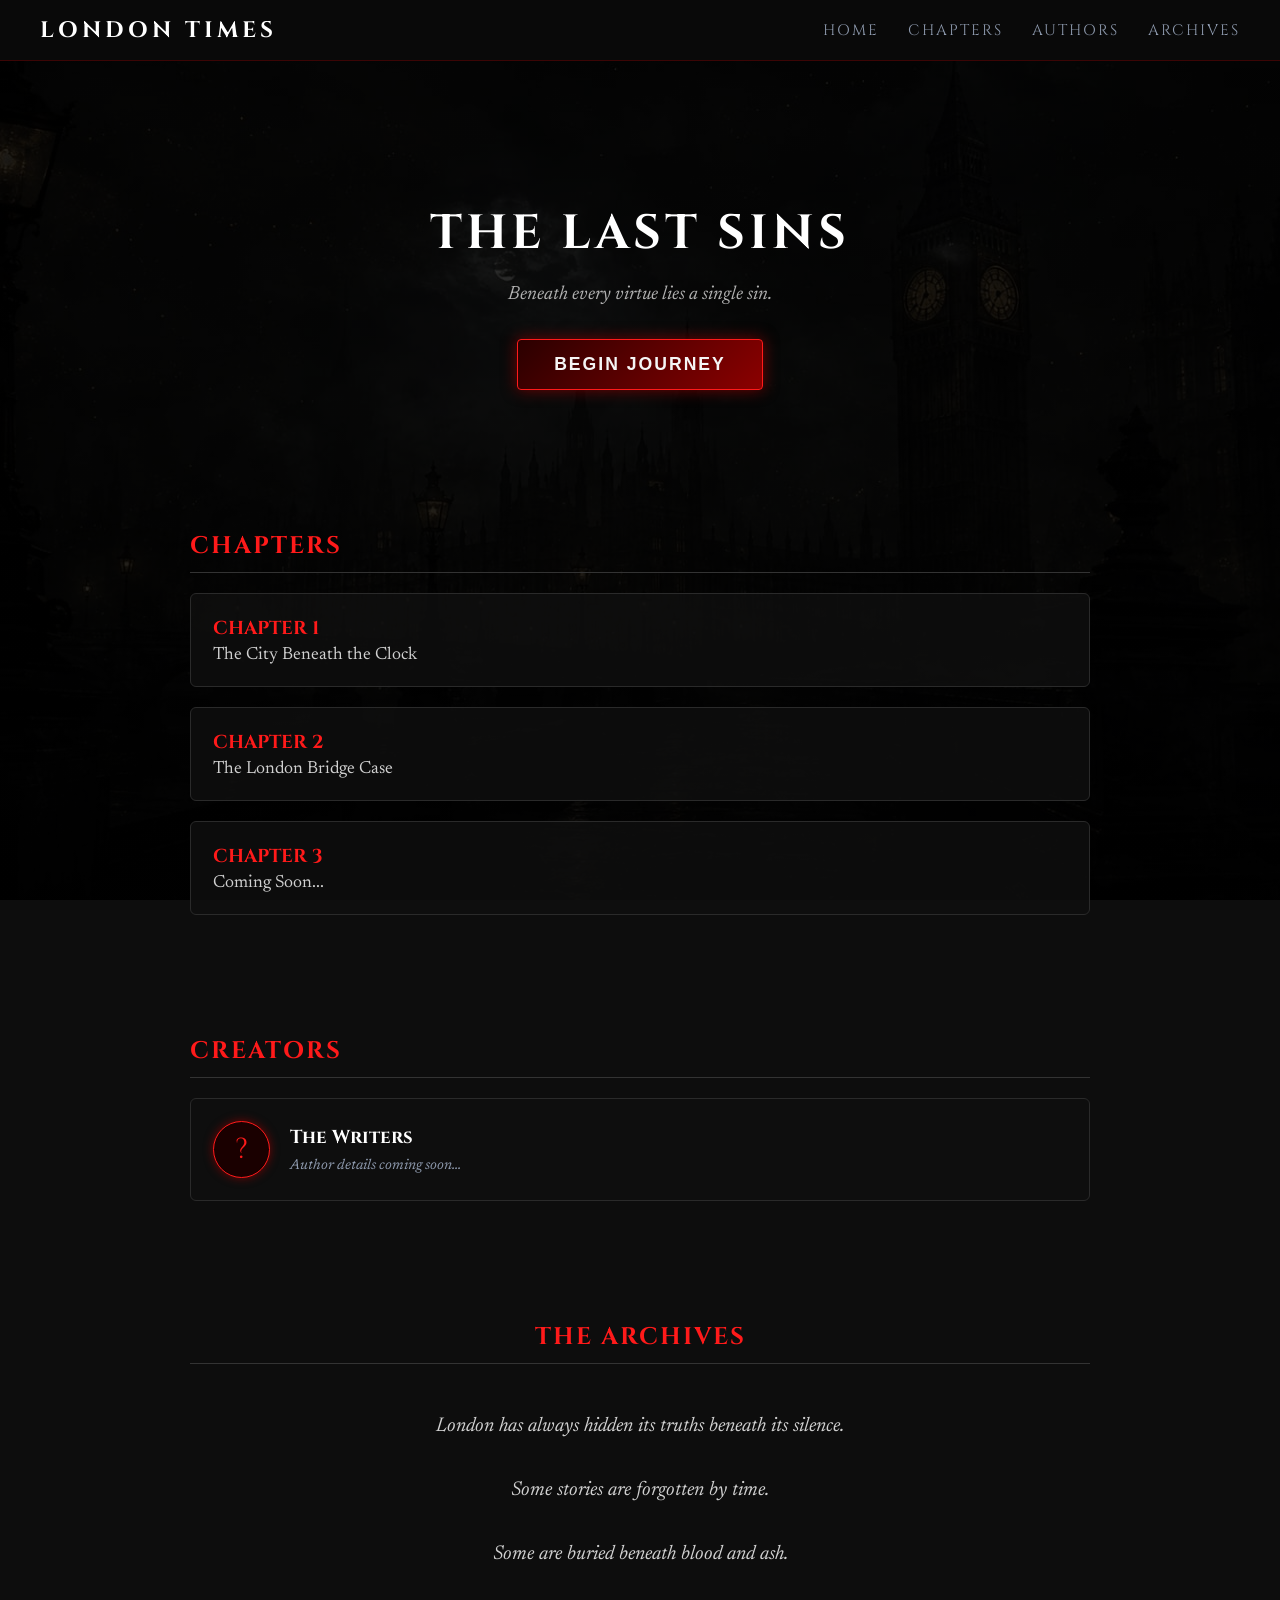
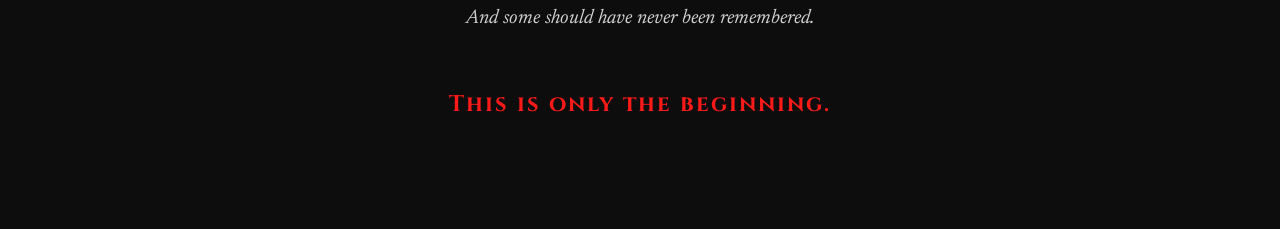
==== index.html @ f973426c "first work" ====
<!DOCTYPE html>
<html lang="en">
<head>
  <meta charset="UTF-8">
  <meta name="viewport" content="width=device-width, initial-scale=1.0">
  <title>London Times - The Last Sins</title>
  
  <!-- Google Fonts -->
  <link rel="preconnect" href="https://fonts.googleapis.com">
  <link rel="preconnect" href="https://fonts.gstatic.com" crossorigin>
  <link href="https://fonts.googleapis.com/css2?family=Cinzel:wght@600;700;900&family=Newsreader:ital,opsz,wght@0,6..72,400;0,6..72,600;1,6..72,400&display=swap" rel="stylesheet">
  
  <!-- External CSS -->
  <link rel="stylesheet" href="style.css">

  <!-- Direct Background Overlay -->
  <style>
    body {
      background-image: linear-gradient(rgba(0, 0, 0, 0.8), rgba(0, 0, 0, 0.9)), url('49489.jpeg') !important;
      background-size: cover;
      background-position: center;
      background-repeat: no-repeat;
      background-attachment: fixed;
      background-color: #0d0d0d;
    }
    
    .reader-view {
      display: none;
      padding: 40px 20px;
      max-width: 800px;
      margin: 0 auto;
    }
  </style>
</head>
<body>

  <!-- Navigation Bar -->
  <header class="navbar">
    <div class="brand">LONDON TIMES</div>
    <nav class="nav-links">
      <a href="#home" onclick="showMainPage('home')">Home</a>
      <a href="#chapters" onclick="showMainPage('chapters')">Chapters</a>
      <a href="#creators" onclick="showMainPage('creators')">Authors</a>
      <a href="#archives" onclick="showMainPage('archives')">Archives</a>
    </nav>
  </header>

  <!-- Main Website Sections -->
  <div id="main-content">
    <main style="max-width: 900px; margin: 0 auto; padding: 40px 20px;">

      <!-- Home Section -->
      <section id="home" style="text-align: center; padding: 60px 0 80px 0;">
        <h1 style="font-family: 'Cinzel', serif; font-size: 3rem; letter-spacing: 4px; color: #ffffff; margin-bottom: 15px;">
          THE LAST SINS
        </h1>
        <p style="color: #b0b0b0; font-style: italic; font-size: 1.2rem; margin-bottom: 35px;">
          Beneath every virtue lies a single sin.
        </p>
        <button class="begin-btn" onclick="openChapter(1)">Begin Journey</button>
      </section>

      <!-- Chapters Overview Section -->
      <section id="chapters" style="padding-top: 40px; margin-bottom: 60px;">
        <h2 class="section-title">CHAPTERS</h2>

        <div class="chapter-card" onclick="openChapter(1)" style="cursor: pointer;">
          <h3 style="margin: 0 0 5px 0; font-family: 'Cinzel', serif; color: var(--bright-blood, #ff1a1a);">CHAPTER 1</h3>
          <p style="margin: 0; color: #d0d0d0; font-size: 1.1rem;">The City Beneath the Clock</p>
        </div>

        <div class="chapter-card" onclick="openChapter(2)" style="cursor: pointer;">
          <h3 style="margin: 0 0 5px 0; font-family: 'Cinzel', serif; color: var(--bright-blood, #ff1a1a);">CHAPTER 2</h3>
          <p style="margin: 0; color: #d0d0d0; font-size: 1.1rem;">The London Bridge Case</p>
        </div>

        <div class="chapter-card" onclick="openChapter(3)" style="cursor: pointer;">
          <h3 style="margin: 0 0 5px 0; font-family: 'Cinzel', serif; color: var(--bright-blood, #ff1a1a);">CHAPTER 3</h3>
          <p style="margin: 0; color: #d0d0d0; font-size: 1.1rem;">Coming Soon...</p>
        </div>
      </section>

      <!-- Creators / Authors Section -->
      <section id="creators" style="padding-top: 40px; margin-bottom: 60px;">
        <h2 class="section-title">CREATORS</h2>

        <div class="author-card" style="display: flex; align-items: center; gap: 20px;">
          <div class="author-avatar">?</div>
          <div>
            <h3 style="margin: 0 0 8px 0; font-family: 'Cinzel', serif; color: #ffffff;">The Writers</h3>
            <p class="coming-soon-text" style="margin: 0;">Author details coming soon...</p>
          </div>
        </div>
      </section>

      <!-- Archives Section -->
      <section id="archives" style="padding-top: 40px; margin-bottom: 60px; text-align: center;">
        <h2 class="section-title" style="margin-bottom: 40px;">THE ARCHIVES</h2>

        <div style="font-family: 'Newsreader', serif; font-size: 1.25rem; line-height: 2.2; color: #d0d0d0; font-style: italic;">
          <p style="margin-bottom: 20px;">London has always hidden its truths beneath its silence.</p>
          <p style="margin-bottom: 20px;">Some stories are forgotten by time.</p>
          <p style="margin-bottom: 20px;">Some are buried beneath blood and ash.</p>
          <p style="margin-bottom: 40px;">And some should have never been remembered.</p>
          <p style="font-family: 'Cinzel', serif; font-weight: 700; color: var(--bright-blood, #ff1a1a); font-style: normal; font-size: 1.4rem; letter-spacing: 2px;">
            This is only the beginning.
          </p>
        </div>
      </section>

    </main>
  </div>

  <!-- Dedicated Reader Views for Chapters -->
  
  <!-- CHAPTER 1 READER -->
  <div id="chapter-1-view" class="reader-view">
    <div class="chapter-card" style="padding: 35px; border-left: 4px solid var(--bright-blood, #ff1a1a);">
      <h2 style="font-family: 'Cinzel', serif; color: var(--bright-blood, #ff1a1a); font-size: 2rem; margin-top: 0;">
        Chapter One: The City Beneath the Clock
      </h2>
      <p style="color: #8e9aae; font-style: italic; margin-bottom: 30px;">Published in London Times</p>
      
      <div style="line-height: 1.9; color: #d0d0d0; font-size: 1.15rem; margin-bottom: 40px;">
        <p>The bells rang seven times.</p>
        <p>Their deep, solemn echoes drifted across London, rolling over rooftops and slipping through the thick morning fog that swallowed the city whole.</p>
        <p>To strangers, London was magnificent.</p>
        <p>Grand buildings stood proudly beneath the gray sky. Carriages rattled across cobblestone streets. Merchants prepared their stalls while smoke curled from countless chimneys.</p>
        <p>From a distance, it looked like the greatest city in the world.</p>
        <p>But distance was a liar.</p>
        <p>Beneath the beauty hid corruption. Beneath the wealth hid greed. Beneath every smiling face hid a secret waiting for the right moment to emerge.</p>
        <p>London was a city that wore masks.</p>
        <p>And no one understood that better than the people who lived at its bottom.</p>
        <p>Far from the noble districts and luxurious estates stood a forgotten corner of the city—a place ignored by politicians and abandoned by opportunity.</p>
        <p>The orphan quarter.</p>
        <p>Its buildings were old. Its streets were narrow. Rainwater collected in broken stone pathways, and poverty clung to every wall like a permanent stain.</p>
        <p>Among those streets walked a young man with a worn brown coat and a pocket watch hanging from his vest.</p>
        <p>His name was Ronan.</p>
        <p>And at that particular moment, he was chasing a cat.</p>
        <p>"Stop! Come back here!"</p>
        <p>The orange cat darted through an alleyway.</p>
        <p>A basket of apples overturned as it passed.</p>
        <p>A merchant immediately shouted in protest.</p>
        <p>"My apples!"</p>
        <p>"Sorry!" Ronan called back. "I'll pay for them later!"</p>
        <p>The cat leaped over a wooden fence.</p>
        <p>Ronan followed.</p>
        <p>After several exhausting minutes, he finally cornered the animal beside a stack of crates.</p>
        <p>The cat hissed.</p>
        <p>Ronan sighed.</p>
        <p>"You're causing more trouble than half the people in this city."</p>
        <p>He carefully picked it up.</p>
        <p>Moments later, a small girl came running down the street.</p>
        <p>"Mr Ronan!"</p>
        <p>The relief on her face was immediate.</p>
        <p>Ronan handed over the cat.</p>
        <p>The little girl hugged it tightly.</p>
        <p>"Thank you!"</p>
        <p>"You should watch him more carefully."</p>
        <p>"I will."</p>
        <p>"You said that last time."</p>
        <p>The girl laughed.</p>
        <p>"So you'll help me again if he runs away?"</p>
        <p>Ronan smiled.</p>
        <p>"Probably."</p>
        <p>The girl grinned before running home.</p>
        <p>Ronan watched her disappear into the crowd.</p>
        <p>A small smile remained on his face.</p>
        <p>That was the kind of work he usually received.</p>
        <p>Lost pets.</p>
        <p>Missing belongings.</p>
        <p>Neighborhood disputes.</p>
        <p>Nothing exciting.</p>
        <p>Nothing dangerous.</p>
        <p>Certainly nothing worthy of the title detective.</p>
        <p>The government didn't consider him one.</p>
        <p>Most officials barely knew he existed.</p>
        <p>But Ronan didn't mind.</p>
        <p>Helping people was enough.</p>
        <p>At least, it used to be.</p>
        <p>The city grew busier as the day passed.</p>
        <p>Workers hurried through the streets.</p>
        <p>Merchants argued with customers.</p>
        <p>Children laughed while chasing each other between market stalls.</p>
        <p>For a brief moment, everything felt normal.</p>
        <p>Then a carriage appeared.</p>
        <p>Unlike the others, this one immediately commanded attention.</p>
        <p>Its black exterior gleamed despite the cloudy sky.</p>
        <p>A silver crest decorated its side.</p>
        <p>The reaction was instant.</p>
        <p>People stepped aside.</p>
        <p>Conversations stopped.</p>
        <p>Heads lowered.</p>
        <p>Ronan watched silently as the carriage rolled past.</p>
        <p>Even from a distance, he recognized the emblem.</p>
        <p>Ashford.</p>
        <p>One of the most influential noble families in London.</p>
        <p>Their wealth stretched across the kingdom.</p>
        <p>Their influence reached places ordinary citizens could never imagine.</p>
        <p>People respected them.</p>
        <p>People feared them.</p>
        <p>And people never questioned them.</p>
        <p>The carriage disappeared into the fog.</p>
        <p>Life resumed.</p>
        <p>Ronan reached into his coat and removed the old pocket watch he carried everywhere.</p>
        <p>The silver casing was scratched.</p>
        <p>Its chain had lost its shine years ago.</p>
        <p>Yet the watch continued to tick faithfully.</p>
        <p>Tick. Tick. Tick.</p>
        <p>For reasons he couldn't explain, the sound always comforted him.</p>
        <p>As if it reminded him that no matter how difficult life became, time continued moving forward.</p>
        <p>The sky darkened.</p>
        <p>Rain began to fall.</p>
        <p>Street lamps flickered awake one by one.</p>
        <p>The city prepared for another ordinary evening.</p>
        <p>Then the screaming started.</p>
        <p>At first, nobody understood what was happening.</p>
        <p>A woman rushed through the street.</p>
        <p>Several guards followed behind her.</p>
        <p>Their faces were pale.</p>
        <p>Their movements frantic.</p>
        <p>People immediately gathered.</p>
        <p>"What happened?"</p>
        <p>"Is there a fire?"</p>
        <p>"No."</p>
        <p>The woman looked as though she had seen a ghost.</p>
        <p>Her voice trembled.</p>
        <p>"A body."</p>
        <p>The crowd fell silent.</p>
        <p>"A body was found near London Bridge."</p>
        <p>A chill ran through Ronan.</p>
        <p>Something about the woman's expression felt wrong.</p>
        <p>This wasn't ordinary fear.</p>
        <p>It was horror.</p>
        <p>Within minutes, rumors spread across the city.</p>
        <p>People abandoned their work.</p>
        <p>Shopkeepers left their stores.</p>
        <p>Citizens flooded toward London Bridge.</p>
        <p>Ronan followed.</p>
        <p>The rain intensified.</p>
        <p>The closer he got, the heavier the atmosphere became.</p>
        <p>More guards appeared.</p>
        <p>More barriers.</p>
        <p>More frightened faces.</p>
        <p>By the time he reached the bridge, dozens of officers had already secured the area.</p>
        <p>Nobody was speaking.</p>
        <p>Nobody dared.</p>
        <p>Ronan slowly moved through the crowd.</p>
        <p>Then he saw it.</p>
        <p>The body.</p>
        <p>For a moment, he couldn't breathe.</p>
        <p>The victim lay motionless on the wet stone.</p>
        <p>The brutality was unlike anything he had ever witnessed.</p>
        <p>Even experienced guards looked disturbed.</p>
        <p>One officer turned away and vomited.</p>
        <p>Another stared in stunned silence.</p>
        <p>Ronan felt his stomach tighten.</p>
        <p>Whoever had done this hadn't simply wanted to kill.</p>
        <p>They had wanted to send a message.</p>
        <p>Then he noticed something beside the corpse.</p>
        <p>A single playing card.</p>
        <p>Rainwater flowed across its surface.</p>
        <p>Yet the image remained perfectly visible.</p>
        <p>A Fool.</p>
        <p>The card rested silently beside the dead man.</p>
        <p>As if it had been placed there intentionally.</p>
        <p>As if it were a signature.</p>
        <p>Thunder echoed above the city.</p>
        <p>Far away, the great clock tower rang once more.</p>
        <p>And standing among the crowd, staring at that strange card, Ronan felt a feeling he had never experienced before.</p>
        <p>A feeling that something terrible had just entered London.</p>
        <p>And that his life would never be the same again.</p>
        <p style="text-align: center; color: var(--bright-blood, #ff1a1a); font-family: 'Cinzel', serif; margin-top: 30px;">End of Chapter One 🕰️🎭📖</p>
      </div>

      <!-- Navigation Actions -->
      <div style="display: flex; justify-content: space-between; align-items: center; border-top: 1px solid #333; padding-top: 20px;">
        <button onclick="showMainPage('home')" class="begin-btn" style="padding: 8px 18px; font-size: 0.9rem;">
          &larr; Back to Home
        </button>
        <button onclick="openChapter(2)" class="begin-btn" style="padding: 8px 18px; font-size: 0.9rem;">
          Next Chapter: Chapter 2 &rarr;
        </button>
      </div>
    </div>
  </div>

  <!-- CHAPTER 2 READER -->
  <div id="chapter-2-view" class="reader-view">
    <div class="chapter-card" style="padding: 35px; border-left: 4px solid var(--bright-blood, #ff1a1a);">
      <h2 style="font-family: 'Cinzel', serif; color: var(--bright-blood, #ff1a1a); font-size: 2rem; margin-top: 0;">
        Chapter 2: The London Bridge Case
      </h2>
      <p style="color: #8e9aae; font-style: italic; margin-bottom: 30px;">Published in London Times</p>
      
      <div style="line-height: 1.9; color: #d0d0d0; font-size: 1.15rem; margin-bottom: 40px;">
        <h3 style="color: var(--bright-blood, #ff1a1a); font-family: 'Cinzel', serif;">Part 1</h3>
        <p><strong>18 July</strong></p>
        <p>By the time the first rays of sunlight touched the rooftops of London, the murder had become the only thing the city could talk about.</p>
        <p>The streets were louder than usual. Not because of business. Not because of celebration. But because of fear.</p>
        <p>Merchants discussed the incident while opening their shops. Workers argued about it before leaving for the factories. Coachmen exchanged rumors while waiting for passengers.</p>
        <p>Even children whispered about the mysterious body found on London Bridge the previous night.</p>
        <p>The newspapers had sold out before breakfast. Every headline carried the same story.</p>
        <p><em>A Powerful Minister Found Dead on London Bridge.</em></p>
        <p>Nobody knew the truth. Only rumors.</p>
        <p>"I heard he was murdered before midnight."</p>
        <p>"No... someone said it happened at dawn."</p>
        <p>"They say the Royal Palace has already sealed the bridge."</p>
        <p>"My cousin works near Westminster. He says the ministers haven't slept all night."</p>
        <p>"And the killer... They say he left something beside the body. A playing card. The Fool."</p>
        <p>Every conversation ended with silence. For the first time in years... London felt uneasy.</p>
        <hr style="border: 0; border-top: 1px solid #333; margin: 30px 0;">
        
        <p>Far from Westminster... In one of London's poorest neighborhoods... A small wooden door slowly opened.</p>
        <p>Ronan stepped outside. His home was barely enough for one person. A worn-out table. A single chair. A bookshelf overflowing with old case files. Nothing luxurious. Nothing unnecessary.</p>
        <p>He quietly reached into his coat pocket. Three copper coins. He stared at them for a second before closing his hand. That was all he had. Breakfast... Or nothing.</p>
        <p>The smell of freshly baked bread drifted through the morning air. Without saying a word, Ronan began walking toward the neighborhood bakery.</p>
        <hr style="border: 0; border-top: 1px solid #333; margin: 30px 0;">
        
        <p>The bakery was already crowded. Fresh loaves filled the shelves. Golden crusts. Soft white bread. Warm rolls fresh from the oven.</p>
        <p>Ronan looked at them only briefly. Then his eyes moved toward a small basket beneath the counter. Yesterday's bread. Hard. Dry. Cheap.</p>
        <p>The old baker looked up and smiled. "Morning, Ronan."</p>
        <p>"Morning."</p>
        <p>Without asking any questions, the baker reached for the stale loaf. "The usual?"</p>
        <p>Ronan nodded. "The usual."</p>
        <p>For a moment... The baker glanced toward the fresh bread. His expression softened. He wanted to help. But another customer entered. A wealthy noblewoman dressed in expensive clothes.</p>
        <p>The baker quietly placed the fresh loaf back where it belonged. He wrapped the stale bread instead. "I'm sorry."</p>
        <p>Ronan smiled gently. "You don't have to be."</p>
        <p>The baker placed the loaf on the counter. "Three copper."</p>
        <p>Ronan emptied every coin he owned onto the wooden counter. The metallic sound echoed through the quiet shop. The baker accepted the payment.</p>
        <p>As Ronan turned to leave... The old man spoke. "One day... You'll be buying the fresh ones."</p>
        <p>Ronan looked back with a faint smile. "I hope so."</p>
        <p>He stepped back into the streets of London. The loaf of bread rested beneath his arm. It wasn't heavy. Yet somehow... It felt like he was carrying the weight of his entire life.</p>
        <p>He disappeared into the morning crowd... While behind him, London continued whispering about the murder that had changed everything.</p>

        <!-- Part 2 -->
        <h3 style="color: var(--bright-blood, #ff1a1a); font-family: 'Cinzel', serif; margin-top: 40px;">Part 2</h3>
        <p>Ronan walked slowly through the narrow streets of East London. The stale loaf rested beneath his arm while the city around him continued discussing the murder.</p>
        <p>No one noticed him. That was something he had grown accustomed to long ago. To most people, he was not a detective. He was simply another poor man in a worn-out coat. Another commoner trying to survive the day.</p>
        <p>As he passed a small marketplace, two well-dressed noble boys stepped out of a carriage. One of them accidentally brushed against Ronan's shoulder. The boy immediately stepped back as though he had touched something filthy.</p>
        <p>"Watch where you're going."</p>
        <p>His friend pulled out a white handkerchief and dusted off the sleeve of his expensive coat. "Leave him. They're commoners. They don't know any better."</p>
        <p>The boys laughed quietly before walking away. Ronan did not answer. He did not even turn around.</p>
        <p>Insults had stopped hurting him years ago. Growing up as an orphan had taught him a cruel lesson very early in life—</p>
        <p>The world was not divided between good people and bad people. It was divided between those with power... ...and those without it.</p>
        <hr style="border: 0; border-top: 1px solid #333; margin: 30px 0;">

        <p>A few minutes later, he reached the end of the street. An old building stood there, its paint faded and its wooden sign barely hanging above the entrance.</p>
        <p><em>St. Gabriel's Orphanage.</em></p>
        <p>Ronan stopped walking. The sight pulled him backward through time. He could almost hear the voices of children arguing over scraps of food. He could almost feel the cold stone floor beneath his feet.</p>
        <p>Memories returned one after another. Carrying sacks of rice that were heavier than he was. Selling newspapers before sunrise. Polishing strangers' boots for a single copper coin. Unloading carts until his hands bled.</p>
        <p>Some days he earned enough to eat. Some days he did not. No one had protected him. No one had rescued him. He survived because he learned how to keep moving forward.</p>
        <p>Ronan smiled faintly at the memory. "If I had chosen factory work," he murmured to himself, "I would probably have more money today."</p>
        <p>He looked down at the detective badge hidden beneath his coat. "But I wouldn't be able to help people."</p>
        <p>That thought alone was enough. He turned away from the orphanage and continued toward home.</p>
        <hr style="border: 0; border-top: 1px solid #333; margin: 30px 0;">

        <p>By the time he reached his small house, the morning sun had climbed higher into the sky. Ronan unlocked the door and stepped inside.</p>
        <p>The room was quiet. Too quiet. He placed the loaf on the table and removed his coat. For the first time that morning, he allowed himself to sit down.</p>
        <p>His eyes drifted toward the stack of investigation files beside the window. The London Bridge murder refused to leave his thoughts. The blood. The wounds. The terror frozen on the victim's face.</p>
        <p>Ronan closed his eyes for a moment. Then came a knock at the door.</p>
        <p>Knock. Knock. Knock.</p>
        <p>A familiar voice called from outside. "Ronan? You'd better open the door before I break it down."</p>
        <p>A small smile appeared on his face despite himself. "Evelyn."</p>
        <p>He crossed the room and opened the door. Standing outside was a young woman in a dark coat, a leather notebook tucked beneath one arm. Chestnut hair framed her face, and her eyes carried the same sharp curiosity they had carried since childhood.</p>
        <p>"So," she said, folding her arms, "you really forgot about me?"</p>
        <p>Ronan chuckled softly. "I was hoping you had forgotten where I live."</p>
        <p>Evelyn rolled her eyes. "After twenty years? Impossible."</p>
        <p>Without waiting for permission, she stepped inside. Her gaze moved around the tiny room. The cracked walls. The old table. The overflowing bookshelf. The single chair. Nothing had changed.</p>
        <p>She sighed. "Ronan... this place still looks exactly the same."</p>
        <p>Ronan shrugged. "I haven't had time to redecorate."</p>
        <p>Evelyn noticed the loaf of bread wrapped in brown paper. She picked it up gently. "Yesterday's bread?"</p>
        <p>Ronan remained silent. For a brief moment, something like sadness crossed her face. But she carefully placed the loaf back on the table without another comment.</p>
        <p>Instead, she lifted a small paper bag from behind her back. "I brought coffee," she announced. "And before you say anything—no, you are not refusing it."</p>
        <p>Ronan laughed quietly. "You always win these arguments."</p>
        <p>"Of course I do."</p>
        <p>They sat across from each other, and for a few peaceful minutes neither of them mentioned the murder. The silence felt familiar. Comfortable. Like two people who had known each other long before London learned their names.</p>
        <p>Finally, Evelyn opened her notebook. "The whole city is talking about London Bridge," she said softly.</p>
        <p>Ronan nodded. "I noticed."</p>
        <p>"The London Times hasn't covered a story this big in years." She leaned forward slightly. "And Ronan... the Royal Palace is hiding something."</p>
        <p>Ronan looked at her carefully. "You sound very certain."</p>
        <p>Evelyn smiled faintly. "I have sources."</p>
        <p>Outside, distant church bells echoed through the streets of London as the city continued whispering about the murder that had changed everything.</p>

        <!-- Part 3 -->
        <h3 style="color: var(--bright-blood, #ff1a1a); font-family: 'Cinzel', serif; margin-top: 40px;">Part 3</h3>
        <p>For a brief moment... Neither of them spoke. The room remained silent until loud voices echoed from outside.</p>
        <p>"RONAN! Come out already! We're going to be late!"</p>
        <p>Evelyn smiled. "They're here."</p>
        <p>Ronan shook his head with a small laugh. "My daily headache."</p>
        <p>He opened the door. Standing outside were two young men wearing dusty factory uniforms. One was tall and broad-shouldered. The other looked younger, carrying his coat over one shoulder.</p>
        <p>Samuel Brooks. Oliver Hayes. Both had been Ronan's closest friends since childhood.</p>
        <p>Samuel grinned the moment he saw him. "There he is. The world's poorest detective."</p>
        <p>Oliver laughed. "And somehow still richer than us in respect."</p>
        <p>Ronan folded his arms. "You two only come here when you want something."</p>
        <p>Samuel pointed toward the street. "We're done with work early today. So... You're coming with us."</p>
        <p>"Where?"</p>
        <p>"The tavern."</p>
        <p>Ronan sighed. "I don't have money."</p>
        <p>Samuel rolled his eyes. "You never do."</p>
        <p>Oliver laughed. "That's why we're paying."</p>
        <p>Before Ronan could refuse... Samuel grabbed his shoulder. "No excuses. You've been locked inside this house since yesterday. You need fresh air."</p>
        <p>Evelyn stood up, closing her notebook. "I'll come too."</p>
        <p>Samuel smiled. "Perfect. Now he'll have no excuse."</p>
        <p>A few minutes later... The four of them walked through London's crowded streets. Workers were returning from the factories. The smell of coal filled the air. Horse-drawn carriages rattled over the wet stone roads. Despite everything that had happened... Life in London refused to stop.</p>
        <hr style="border: 0; border-top: 1px solid #333; margin: 30px 0;">

        <p>The tavern was warm. Dim lanterns hung from wooden beams. Workers laughed loudly over cheap whisky. A violinist played quietly in one corner.</p>
        <p>Samuel immediately ordered drinks. Three glasses of whisky. One cup of black coffee.</p>
        <p>Oliver frowned. "You still won't drink?"</p>
        <p>Ronan picked up the coffee. "I like remembering what happened the next morning."</p>
        <p>The table erupted with laughter. For a while... They forgot about the murder. They talked about work. Old memories. Childhood. Life.</p>
        <p>Then Evelyn suddenly placed today's newspaper on the table. The headline immediately silenced everyone.</p>
        <p><strong>LONDON BRIDGE MURDER SHOCKS THE KINGDOM</strong></p>
        <p>Samuel looked toward her. "So... What are people saying now?"</p>
        <p>Evelyn crossed her arms. "The city thinks this is just another murder." She paused. "The Royal Palace doesn't."</p>
        <p>Everyone became quiet.</p>
        <p>"I've been speaking with a few sources this morning. They told me something interesting. The Palace spent the entire night arguing. They're trying to decide who should handle the investigation."</p>
        <p>Oliver leaned forward. "So they're finally doing something."</p>
        <p>"They have to. The victim wasn't an ordinary noble. He represented the kingdom in foreign affairs. If other nations hear about this... The King's reputation will suffer."</p>
        <p>Samuel lowered his voice. "So who are they assigning?"</p>
        <p>Evelyn glanced around before speaking. "They've already selected one of the kingdom's most respected forensic examiners. Dr. Theodore Graves. And an honest police inspector. Inspector Elias Ward."</p>
        <p>Ronan listened quietly. "What makes them different?"</p>
        <p>"They can't be bought."</p>
        <p>Samuel let out a low whistle. "So the Palace actually wants the truth?"</p>
        <p>Evelyn slowly shook her head. "No. They want control. If the public discovers what Lord Beaumont was truly involved in... The kingdom could lose faith in the nobles. They're trying to stop panic before it begins."</p>
        <p>Oliver frowned. "So what now?"</p>
        <p>Evelyn looked directly at Ronan. "My source also said something else. The ministers are looking for someone... ...who has no ties to noble families. ...someone the public already trusts. ...someone independent."</p>
        <p>Ronan remained silent. For some reason... That sentence stayed in his mind.</p>
        <p>Outside... Thunder rolled across London's sky. Rain began striking the tavern windows. Ronan stared quietly into his untouched coffee. Then... Something flashed through his memory. His eyes widened.</p>
        <p>The bridge. The body. The blood. And... Something else. Something he had ignored.</p>
        <p>He slowly stood up. Samuel frowned. "Ronan?"</p>
        <p>He didn't answer. "I missed something."</p>
        <p>The table fell silent. "What do you mean?"</p>
        <p>Ronan looked toward the rain outside. "There was something near the crime scene. Not beside the body... Near the edge of the bridge."</p>
        <p>Without another word... He grabbed his coat and rushed toward the tavern door.</p>
        <p>Evelyn immediately stood. "Ronan!"</p>

        <!-- Part 4 -->
        <h3 style="color: var(--bright-blood, #ff1a1a); font-family: 'Cinzel', serif; margin-top: 40px;">Part 4</h3>
        <p>The tavern door slammed shut behind Ronan. Cold rain immediately soaked his coat. He ignored it. His heart pounded faster with every step.</p>
        <p>The streets blurred around him as he ran through the darkness. People shouted. Carriages rushed past. The city continued moving. But Ronan heard none of it. Only one thought echoed inside his mind.</p>
        <p><em>The bridge.</em></p>
        <p>He remembered standing beside Lord Beaumont's body. He remembered the blood. The Royal Guards. The growing crowd. And then... Something near the edge of the bridge. Something he had dismissed in the chaos.</p>
        <p>He should have checked. He should have looked closer.</p>
        <p>Behind him, Evelyn called out his name, but the rain swallowed her voice.</p>
        <p>Within minutes... London Bridge emerged through the thick blanket of fog. The crime scene had already been abandoned. The Guards were gone. Only silence remained.</p>
        <p>Rainwater slowly washed away the last traces of blood. Ronan walked toward the exact place where Lord Beaumont's body had been discovered. His breathing slowed. Every detail returned to him.</p>
        <p>Ten feet away... Near the old stone railing. There.</p>
        <p>He knelt. His fingers searched carefully between the cracks in the weathered stones. Nothing. He searched again. Still nothing.</p>
        <p>Then... His fingertips brushed against something thin. Paper. Carefully... He pulled it free.</p>
        <p>A single playing card. The Fool.</p>
        <p>His heartbeat stopped. It looked identical to the first one. But this one... Had something written on the back.</p>
        <p>Ronan slowly turned the card over. Only one sentence.</p>
        <p style="text-align: center; color: var(--bright-blood, #ff1a1a); font-family: 'Cinzel', serif; font-size: 1.2rem; margin: 25px 0;">
          «"You're looking in the wrong direction."»
        </p>
        <p>For several long seconds... He couldn't move. The cold wind swept across London Bridge. His eyes instinctively searched the rooftops. The towers. The empty streets. The darkness hidden behind the fog.</p>
        <p>Nothing. No footsteps. No movement. Only silence.</p>
        <p>Yet... For the first time in his life... Ronan felt certain of one thing. The killer had never truly left. He had simply been watching. Watching the police. Watching the Royal Guards. Watching... Everyone.</p>
        <p>A distant church bell echoed across London. One... Two... Three... Midnight.</p>
        <p>Ronan carefully slipped the card inside his coat. His expression had completely changed. This was no longer just another murder investigation. Someone had planned every step. Someone had expected the authorities to overlook the second card. Someone wanted the investigation to begin exactly this way.</p>
        <p>Far beyond the bridge... Hidden somewhere within London's endless fog... A lone figure stood motionless. For just a brief moment... A faint smile appeared beneath the shadow of a wide-brimmed hat. Then the figure quietly disappeared into the darkness.</p>
        <p>Ronan remained standing on the bridge, the rain falling around him. He looked once more at the empty road stretching into the night. Somewhere in this city... A murderer was waiting.</p>
        <p>And for the first time... Ronan realized he wasn't simply investigating a crime. He had stepped into someone else's plan.</p>
        
        <p style="text-align: center; color: var(--bright-blood, #ff1a1a); font-family: 'Cinzel', serif; margin-top: 30px; font-size: 1.2rem;">End of Chapter 2</p>
      </div>

      <!-- Navigation Actions -->
      <div style="display: flex; justify-content: space-between; align-items: center; border-top: 1px solid #333; padding-top: 20px;">
        <button onclick="openChapter(1)" class="begin-btn" style="padding: 8px 18px; font-size: 0.9rem;">
          &larr; Previous Chapter
        </button>
        <button onclick="openChapter(3)" class="begin-btn" style="padding: 8px 18px; font-size: 0.9rem;">
          Next Chapter: Chapter 3 &rarr;
        </button>
      </div>
    </div>
  </div>

  <!-- CHAPTER 3 READER PLACEHOLDER -->
  <div id="chapter-3-view" class="reader-view">
    <div class="chapter-card" style="padding: 35px; border-left: 4px solid var(--bright-blood, #ff1a1a);">
      <h2 style="font-family: 'Cinzel', serif; color: var(--bright-blood, #ff1a1a); font-size: 2rem; margin-top: 0;">
        Chapter 3: Coming Soon
      </h2>
      <p style="color: #8e9aae; font-style: italic; margin-bottom: 30px;">Published in London Times</p>
      
      <div style="line-height: 1.9; color: #d0d0d0; font-size: 1.15rem; margin-bottom: 40px; text-align: center;">
        <p style="font-style: italic;">This chapter is currently locked in the archives...</p>
        <p style="color: #8e9aae;">Check back soon for the next installment of Ronan's investigation.</p>
      </div>

      <!-- Navigation Actions -->
      <div style="display: flex; justify-content: space-between; align-items: center; border-top: 1px solid #333; padding-top: 20px;">
        <button onclick="openChapter(2)" class="begin-btn" style="padding: 8px 18px; font-size: 0.9rem;">
          &larr; Previous Chapter
        </button>
        <button onclick="showMainPage('home')" class="begin-btn" style="padding: 8px 18px; font-size: 0.9rem;">
          Back to Home
        </button>
      </div>
    </div>
  </div>

  <!-- JavaScript Code to handle page switching -->
  <script>
    function openChapter(num) {
      document.getElementById('main-content').style.display = 'none';
      document.querySelectorAll('.reader-view').forEach(view => view.style.display = 'none');
      
      const targetView = document.getElementById('chapter-' + num + '-view');
      if (targetView) {
        targetView.style.display = 'block';
        window.scrollTo({ top: 0, behavior: 'smooth' });
      }
    }

    function showMainPage(sectionId) {
      document.querySelectorAll('.reader-view').forEach(view => view.style.display = 'none');
      document.getElementById('main-content').style.display = 'block';
      
      if (sectionId) {
        const targetSection = document.getElementById(sectionId);
        if (targetSection) {
          targetSection.scrollIntoView({ behavior: 'smooth' });
        }
      }
    }
  </script>

</body>
</html>
---- style.css ----
:root {
  --bloody-red: #8b0000;
  --dark-blood: #4a0000;
  --bright-blood: #ff1a1a;
  --crimson-glow: rgba(139, 0, 0, 0.8);
  --text-main: #e2e8f0;
  --text-muted: #8e9aae;
}

html {
  scroll-behavior: smooth;
}

body {
  background: linear-gradient(rgba(0, 0, 0, 0.8), rgba(0, 0, 0, 0.9)), url('49489.jpeg');
  background-size: cover;
  background-position: center;
  background-repeat: no-repeat;
  background-attachment: fixed;
  color: var(--text-main);
  font-family: 'Newsreader', serif;
  margin: 0;
  padding: 0;
}

/* Header & Navigation Bar */
.navbar {
  position: sticky;
  top: 0;
  z-index: 1000;
  background: rgba(10, 10, 10, 0.95);
  backdrop-filter: blur(8px);
  border-bottom: 1px solid rgba(139, 0, 0, 0.4);
  display: flex;
  justify-content: space-between;
  align-items: center;
  padding: 15px 40px;
}

.brand {
  font-family: 'Cinzel', serif;
  font-size: 1.4rem;
  letter-spacing: 4px;
  color: #ffffff;
  font-weight: 700;
}

.nav-links a {
  color: var(--text-muted);
  text-decoration: none;
  font-family: 'Cinzel', serif;
  font-size: 0.95rem;
  letter-spacing: 2px;
  margin-left: 25px;
  transition: color 0.3s ease;
  text-transform: uppercase;
}

.nav-links a:hover {
  color: var(--bright-blood);
  text-shadow: 0 0 8px var(--crimson-glow);
}

/* Section Headings */
.section-title {
  font-family: 'Cinzel', serif;
  color: var(--bright-blood);
  border-bottom: 1px solid #333;
  padding-bottom: 10px;
  letter-spacing: 2px;
}

/* Begin Button Styling */
.begin-btn {
  background: linear-gradient(135deg, #2b0000 0%, #8b0000 100%);
  color: #f5f5f5;
  border: 1px solid var(--bright-blood);
  padding: 14px 36px;
  font-size: 1.1rem;
  font-weight: bold;
  letter-spacing: 2px;
  text-transform: uppercase;
  cursor: pointer;
  border-radius: 4px;
  box-shadow: 0 0 15px var(--crimson-glow);
  transition: all 0.4s ease;
}

.begin-btn:hover {
  background: linear-gradient(135deg, #500000 0%, #b30000 100%);
  color: #ffffff;
  box-shadow: 0 0 25px var(--bright-blood), inset 0 0 10px rgba(255, 0, 0, 0.5);
  transform: translateY(-2px);
}

/* Card Styles & Smoky Hover Effect */
.chapter-card, .author-card, .archive-card {
  background: rgba(15, 15, 15, 0.85);
  border: 1px solid #2a2a2a;
  padding: 22px;
  margin: 20px 0;
  border-radius: 6px;
  position: relative;
  transition: all 0.4s ease;
  overflow: hidden;
}

.chapter-card:hover, .author-card:hover, .archive-card:hover {
  border-color: var(--bloody-red);
  transform: scale(1.01);
  box-shadow: 
    0 0 20px rgba(139, 0, 0, 0.5),
    inset 0 0 10px rgba(139, 0, 0, 0.3);
}

/* Question Mark Avatar */
.author-avatar {
  width: 55px;
  height: 55px;
  background: #1a0000;
  border: 1px solid var(--bright-blood);
  border-radius: 50%;
  display: flex;
  align-items: center;
  justify-content: center;
  font-family: 'Cinzel', serif;
  font-size: 1.8rem;
  color: var(--bright-blood);
  box-shadow: 0 0 10px var(--crimson-glow);
  flex-shrink: 0;
}

.coming-soon-text {
  color: #8e9aae;
  font-style: italic;
  font-size: 0.9rem;
}
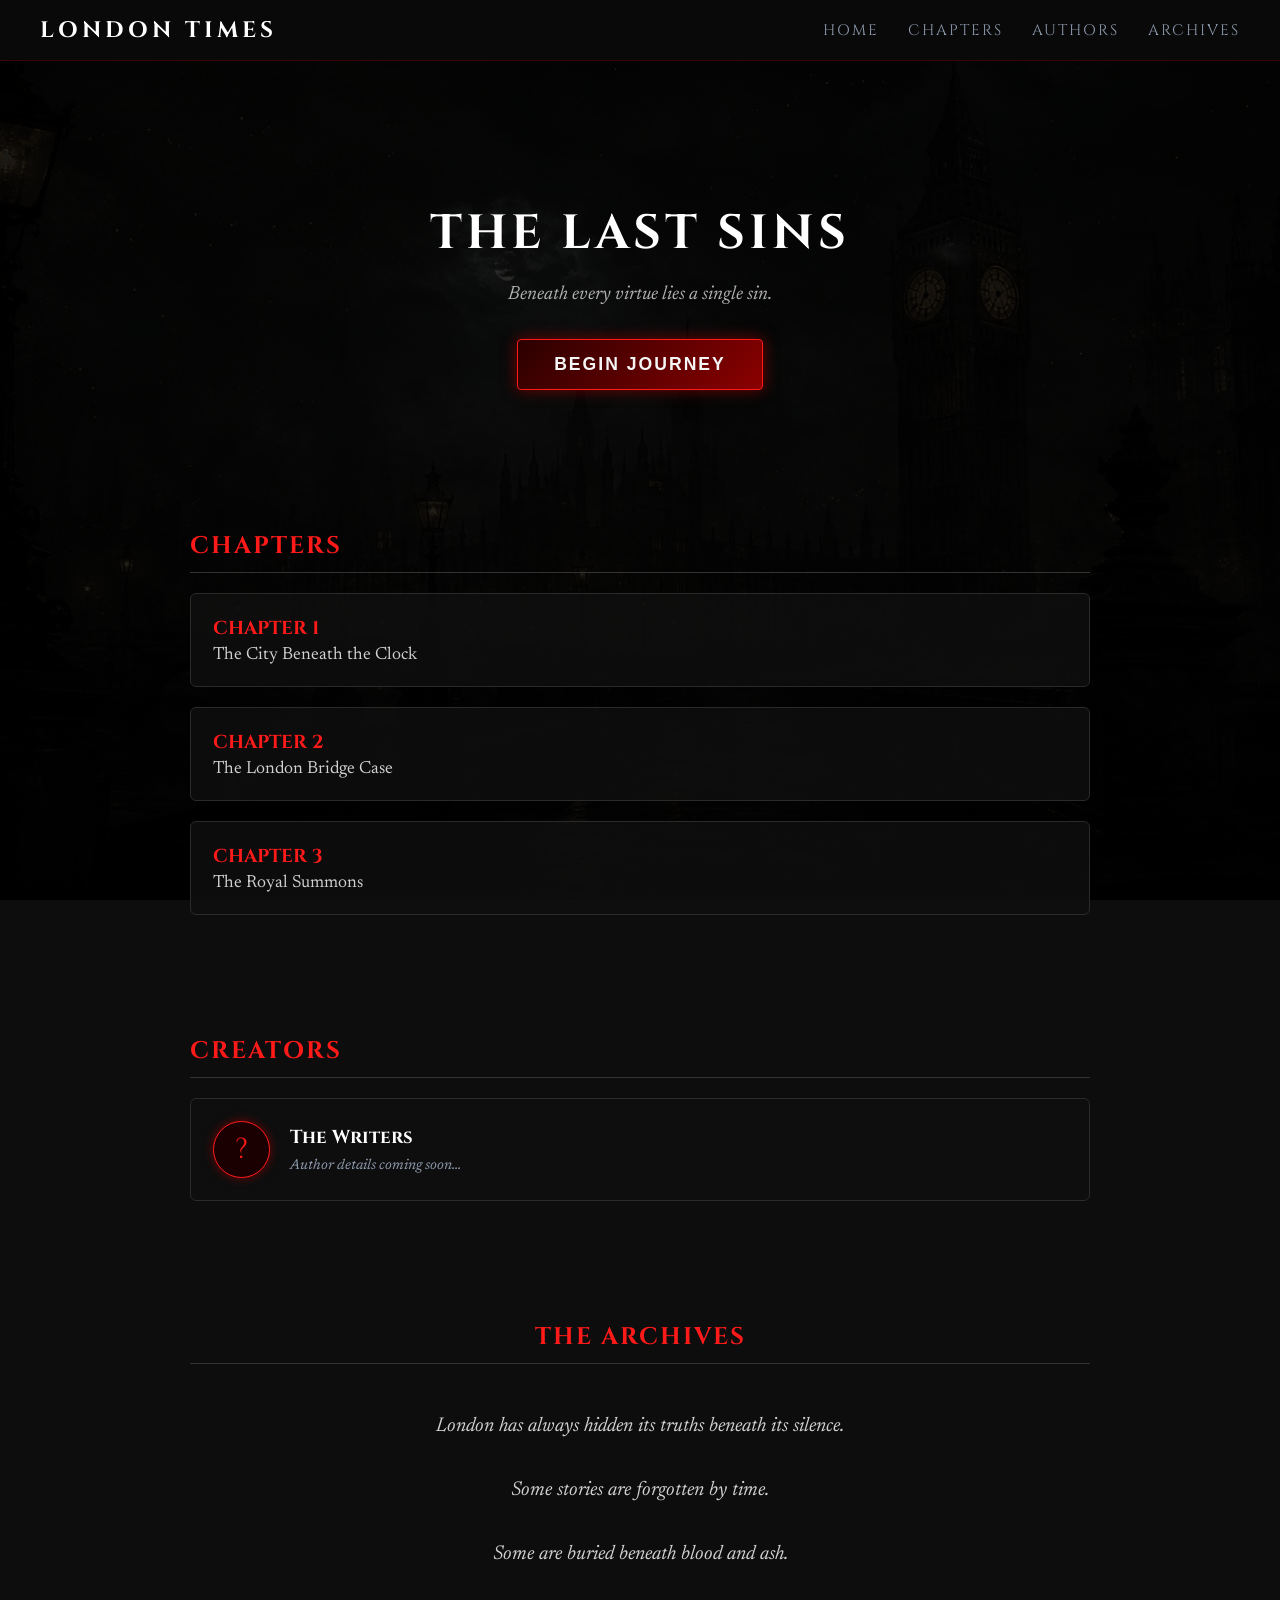
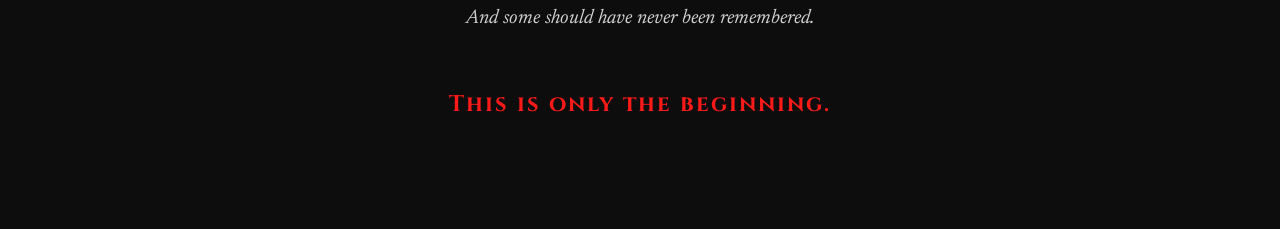
==== commit bf16f5e2: "Updated index.html with new chapter" ====
--- a/index.html
+++ b/index.html
@@ -76,7 +76,7 @@
 
         <div class="chapter-card" onclick="openChapter(3)" style="cursor: pointer;">
           <h3 style="margin: 0 0 5px 0; font-family: 'Cinzel', serif; color: var(--bright-blood, #ff1a1a);">CHAPTER 3</h3>
-          <p style="margin: 0; color: #d0d0d0; font-size: 1.1rem;">Coming Soon...</p>
+          <p style="margin: 0; color: #d0d0d0; font-size: 1.1rem;">The Royal Summons</p>
         </div>
       </section>
 
@@ -294,7 +294,6 @@
       <p style="color: #8e9aae; font-style: italic; margin-bottom: 30px;">Published in London Times</p>
       
       <div style="line-height: 1.9; color: #d0d0d0; font-size: 1.15rem; margin-bottom: 40px;">
-        <h3 style="color: var(--bright-blood, #ff1a1a); font-family: 'Cinzel', serif;">Part 1</h3>
         <p><strong>18 July</strong></p>
         <p>By the time the first rays of sunlight touched the rooftops of London, the murder had become the only thing the city could talk about.</p>
         <p>The streets were louder than usual. Not because of business. Not because of celebration. But because of fear.</p>
@@ -333,8 +332,6 @@
         <p>He stepped back into the streets of London. The loaf of bread rested beneath his arm. It wasn't heavy. Yet somehow... It felt like he was carrying the weight of his entire life.</p>
         <p>He disappeared into the morning crowd... While behind him, London continued whispering about the murder that had changed everything.</p>
 
-        <!-- Part 2 -->
-        <h3 style="color: var(--bright-blood, #ff1a1a); font-family: 'Cinzel', serif; margin-top: 40px;">Part 2</h3>
         <p>Ronan walked slowly through the narrow streets of East London. The stale loaf rested beneath his arm while the city around him continued discussing the murder.</p>
         <p>No one noticed him. That was something he had grown accustomed to long ago. To most people, he was not a detective. He was simply another poor man in a worn-out coat. Another commoner trying to survive the day.</p>
         <p>As he passed a small marketplace, two well-dressed noble boys stepped out of a carriage. One of them accidentally brushed against Ronan's shoulder. The boy immediately stepped back as though he had touched something filthy.</p>
@@ -382,8 +379,6 @@
         <p>Evelyn smiled faintly. "I have sources."</p>
         <p>Outside, distant church bells echoed through the streets of London as the city continued whispering about the murder that had changed everything.</p>
 
-        <!-- Part 3 -->
-        <h3 style="color: var(--bright-blood, #ff1a1a); font-family: 'Cinzel', serif; margin-top: 40px;">Part 3</h3>
         <p>For a brief moment... Neither of them spoke. The room remained silent until loud voices echoed from outside.</p>
         <p>"RONAN! Come out already! We're going to be late!"</p>
         <p>Evelyn smiled. "They're here."</p>
@@ -436,8 +431,6 @@
         <p>Without another word... He grabbed his coat and rushed toward the tavern door.</p>
         <p>Evelyn immediately stood. "Ronan!"</p>
 
-        <!-- Part 4 -->
-        <h3 style="color: var(--bright-blood, #ff1a1a); font-family: 'Cinzel', serif; margin-top: 40px;">Part 4</h3>
         <p>The tavern door slammed shut behind Ronan. Cold rain immediately soaked his coat. He ignored it. His heart pounded faster with every step.</p>
         <p>The streets blurred around him as he ran through the darkness. People shouted. Carriages rushed past. The city continued moving. But Ronan heard none of it. Only one thought echoed inside his mind.</p>
         <p><em>The bridge.</em></p>
@@ -479,17 +472,357 @@
     </div>
   </div>
 
-  <!-- CHAPTER 3 READER PLACEHOLDER -->
+  <!-- CHAPTER 3 READER -->
   <div id="chapter-3-view" class="reader-view">
     <div class="chapter-card" style="padding: 35px; border-left: 4px solid var(--bright-blood, #ff1a1a);">
       <h2 style="font-family: 'Cinzel', serif; color: var(--bright-blood, #ff1a1a); font-size: 2rem; margin-top: 0;">
-        Chapter 3: Coming Soon
+        Chapter Three: The Royal Summons
       </h2>
       <p style="color: #8e9aae; font-style: italic; margin-bottom: 30px;">Published in London Times</p>
       
-      <div style="line-height: 1.9; color: #d0d0d0; font-size: 1.15rem; margin-bottom: 40px; text-align: center;">
-        <p style="font-style: italic;">This chapter is currently locked in the archives...</p>
-        <p style="color: #8e9aae;">Check back soon for the next installment of Ronan's investigation.</p>
+      <div style="line-height: 1.9; color: #d0d0d0; font-size: 1.15rem; margin-bottom: 40px;">
+        <p>The morning after the murder of Lord Aldrich Beaumont, London woke beneath a sky of pale grey.</p>
+        <p>The rain had stopped sometime before dawn, but the city still carried the dampness of the night. Water clung to the stone streets, gathered along the edges of buildings, and reflected the weak morning light in broken pieces.</p>
+        <p>The city was awake. And it was talking.</p>
+        <p>Newspapers were being sold on every busy corner. Boys ran through the streets shouting headlines at the top of their voices.</p>
+        <p>“Lord Beaumont murdered!”</p>
+        <p>“Powerful minister found dead on London Bridge!”</p>
+        <p>“Another mystery surrounds the London Bridge murder!”</p>
+        <p>People stopped to listen. Shopkeepers leaned over their counters. Gentlemen gathered outside coffee houses. Carriage drivers discussed the murder with their passengers.</p>
+        <p>Even those who had never seen Lord Beaumont's face knew his name now.</p>
+        <p>But while London argued over the murder, the most powerful people in the kingdom had gathered behind closed doors.</p>
+        <p>Inside the Royal Palace, there was no shouting. No newspapers being sold. No crowds. Only silence.</p>
+        <p>The Palace stood in the heart of Westminster, enormous and imposing against the surrounding buildings. Its tall stone walls were still dark from the night's rain, while guards in dark uniforms stood at every entrance.</p>
+        <p>Inside, servants moved quietly through the long corridors. Their shoes made soft sounds against the polished floor. Every few minutes, another sealed document passed from one official to another.</p>
+        <p>The murder had reached the highest level of government. And this morning, the Royal Council had been called together.</p>
+        <p>The council chamber was one of the oldest rooms in the Palace. Tall windows covered one side of the room, their glass blurred by the moisture left behind by the rain. Heavy curtains hung beside them, dark red and perfectly still.</p>
+        <p>At the center stood a long table made from dark walnut. Seven chairs surrounded it. Seven seats. Seven Great Noble Clans.</p>
+        <p>For generations, these families had held enormous influence over the kingdom. Their names were known in Parliament, the military, the courts, and the highest circles of society.</p>
+        <p>One of those seats belonged to the Ashford Clan. Lord Alistair Ashford sat quietly in it. His silver hair was neatly combed, and his black coat was perfectly arranged. His expression was calm, almost emotionless. He listened.</p>
+        <p>Across from him sat Lord Beaumont. Unlike Alistair, he had made no attempt to hide his anger. His face was pale. His hands were tightly clenched on the table. In front of him lay the official report from London Bridge. He had read it several times. Still, it seemed impossible to accept.</p>
+        <p>His son was dead. Lord Aldrich Beaumont. A powerful minister. A member of one of the kingdom's most influential families. Murdered in the middle of London.</p>
+        <p>Lord Beaumont slowly lifted his eyes. “My son was murdered.” His voice was quiet. But the entire chamber heard him. Nobody replied.</p>
+        <p>“He was murdered in the center of the capital.” His fingers tightened against the table. “And whoever did it is still walking somewhere in this city.”</p>
+        <p>The Chancellor sitting at the head of the table looked at him. “We understand the seriousness of the situation, Lord Beaumont.”</p>
+        <p>Lord Beaumont's eyes hardened. “No.” The Chancellor paused. “You understand the political situation.”</p>
+        <p>The room became still.</p>
+        <p>“My son is dead,” Lord Beaumont continued. “That is my situation.” Nobody interrupted him. “I want the murderer found.” His voice grew colder. “And when he is found, I want him punished.”</p>
+        <p>One of the council members slowly placed his hands together. “The police are already investigating.”</p>
+        <p>“The police?” Lord Beaumont gave a humorless smile. “They have been investigating since last night. And what have they found?”</p>
+        <p>Silence. That silence was enough. Lord Beaumont leaned back in his chair. “That is what I thought.”</p>
+        <p>The Chancellor looked toward the senior investigation official standing near the end of the table. The man had been silent until now. He carried several documents under one arm. “Tell us the current situation.”</p>
+        <p>The official stepped forward. “Yes, Your Grace.” He placed the first document on the table. “Inspector Elias Ward is involved in the investigation.”</p>
+        <p>Lord Beaumont looked toward him. “Inspector Ward is an honest man.”</p>
+        <p>“He is.”</p>
+        <p>“Then let him continue.”</p>
+        <p>The official nodded. “He will.”</p>
+        <p>“Then what is the problem?”</p>
+        <p>The official looked around the room. “The problem is not Inspector Ward.” He placed another document beside the first. “The problem is the attention surrounding the case.”</p>
+        <p>Lord Beaumont frowned. “What attention?”</p>
+        <p>“The newspapers. The public. The political factions. And the noble families.” He paused. “Everyone wants answers.”</p>
+        <p>The Chancellor looked at the documents. “And they will get them.”</p>
+        <p>“Yes.” The official's voice remained calm. “But the more important question is…” He looked at the seven members of the council. “Who should be given responsibility for finding those answers?”</p>
+        <p>Nobody spoke for a moment. The official continued. “If we assign the investigation to a senior Palace investigator, every action will be questioned. If we place it entirely in the hands of the police, political pressure may interfere. If we appoint someone connected to one of the noble families, the investigation will immediately become a matter of suspicion.”</p>
+        <p>Lord Beaumont's expression darkened. “So what do you propose?”</p>
+        <p>The official reached beneath the other documents. He took out a thin brown file. Unlike the other reports, this one carried no royal seal. He placed it quietly on the table. “There is another possibility.”</p>
+        <p>The Chancellor looked at the file. “Who?”</p>
+        <p>The official opened it. “Ronan.”</p>
+        <p>Lord Beaumont frowned. “Who is Ronan?”</p>
+        <p>“A detective.”</p>
+        <p>The answer was met with silence.</p>
+        <p>“A detective?” Lord Beaumont repeated. “Yes. From where? East London.”</p>
+        <p>Lord Beaumont's expression became even more doubtful. “What family? None. What noble house? None. What political connections? None.”</p>
+        <p>Lord Beaumont stared at the official. “You are suggesting an unknown detective from East London should investigate my son's murder?”</p>
+        <p>“I am suggesting that his lack of connections may be exactly what we need.”</p>
+        <p>The Chancellor reached for the file. He opened it and began reading. “Twenty-seven years old. Orphan. Lives alone. No known noble connections. No political affiliation. No significant financial influence.”</p>
+        <p>The Chancellor looked up. “And his experience?”</p>
+        <p>The official answered. “He has handled small investigations for years. Missing property. Missing persons. Local disputes. Cases that often receive little attention from the official authorities.”</p>
+        <p>Lord Beaumont looked unimpressed. “My son was not a missing cat.”</p>
+        <p>The official did not react. “No, my lord.”</p>
+        <p>“Then why him?”</p>
+        <p>“Because he knows the parts of London that people like us rarely see. He knows the poor districts. He knows the streets. He knows people who would never speak freely to a Palace official. And most importantly…” He closed the file halfway. “People do not expect much from him.”</p>
+        <p>Lord Beaumont stared at him. The official's meaning was clear. An investigator from the Palace would attract attention. A famous detective would attract attention. A noble investigator would attract even more. But Ronan? He was almost invisible to the people who held power.</p>
+        <p>The Chancellor looked down at the file again. “That could be useful.”</p>
+        <p>Lord Beaumont shook his head. “It could also be dangerous.”</p>
+        <p>“Yes.” The official did not disagree. “But every choice carries a risk.”</p>
+        <p>The room fell silent again. Outside the tall windows, a carriage passed along the Palace road. For a moment, the sound of its wheels could be heard through the glass.</p>
+        <p>Then Lord Beaumont spoke. “If this detective fails…” He stopped. The official looked at him. Lord Beaumont's voice became firm. “Who will take responsibility?”</p>
+        <p>The Chancellor answered before anyone else could. “The Crown will.”</p>
+        <p>Lord Beaumont looked toward him. “And if he succeeds?”</p>
+        <p>The Chancellor's expression remained calm. “Then we will have the truth.”</p>
+        <p>Lord Beaumont looked back at the thin file. Ronan. A name he had never heard before. A man with no title. No powerful family. No political protection. No place among the people sitting around this table. Yet somehow, the Royal Palace was considering placing his son's murder in that man's hands.</p>
+        <p>One of the council members finally spoke. “Perhaps that is exactly why he should be chosen.” Lord Beaumont looked toward him. The man continued. “The killer already knows that the Palace will investigate. If we send someone expected, whoever did this will know what to expect. But if we send someone unexpected…” He left the sentence unfinished.</p>
+        <p>The Chancellor understood. So did everyone else.</p>
+        <p>Lord Alistair Ashford had remained silent throughout the discussion. His eyes rested on the file. “Ronan.” He repeated the name quietly.</p>
+        <p>The others looked toward him. “Have you heard of him?” the Chancellor asked.</p>
+        <p>Alistair shook his head. “No.” His answer was simple. Nothing more.</p>
+        <p>The Chancellor nodded. Then he looked around the table. “Are there any objections?”</p>
+        <p>Nobody spoke. Lord Beaumont remained silent for several seconds. Finally, he placed both hands flat against the table. “Bring him in.”</p>
+        <p>The Chancellor looked toward the investigation official. “You heard him.”</p>
+        <p>The official bowed. “Yes, Your Grace.”</p>
+        <p>“Bring Ronan to the Royal Palace.”</p>
+        <p>The official nodded. “When?”</p>
+        <p>The Chancellor looked toward the tall windows. “Today.”</p>
+        <p>The official bowed again. “I will send someone immediately.”</p>
+        <p>Lord Beaumont rose from his chair. His expression remained hard. “I want this investigation taken seriously.”</p>
+        <p>“It will be.”</p>
+        <p>“I want the murderer found.”</p>
+        <p>“You have my word.”</p>
+        <p>Lord Beaumont turned toward the door. “And when you find him…” He stopped. His voice was low. “Do not let him escape justice.”</p>
+        <p>The door opened. Lord Beaumont left the chamber. One by one, the other members of the council began to leave as well. The room slowly became empty. Only a few documents remained on the table. Among them was the thin file carrying a single name. Ronan.</p>
+        <p>A man who had spent most of his life unnoticed. A man who had never imagined that the Royal Palace would ever have a reason to remember his name. And yet, somewhere outside those walls, a royal servant was already preparing to find him.</p>
+        <p>Ronan's ordinary life was about to end. He simply did not know it yet.</p>
+
+        <hr style="border: 0; border-top: 1px solid #333; margin: 40px 0;">
+
+        <p>The rain had stopped by the time the Royal Council finished its meeting. But in the poorer streets of London, the morning remained grey and damp.</p>
+        <p>Ronan had no idea that his name had just been spoken inside the Royal Palace. He had no idea that the most powerful people in the kingdom had decided to place a murder investigation in his hands.</p>
+        <p>For him, the morning had begun like any other. His small house was quiet. Too quiet. The fire in the fireplace had nearly gone out during the night, leaving only a few weak pieces of coal glowing beneath the ash.</p>
+        <p>Ronan sat at his old wooden table. His coat was hanging over the back of the chair, still carrying a little of the dampness from the previous evening. Beside him lay the newspaper he had bought that morning. The same story occupied almost the entire front page.</p>
+        <p><strong>LORD ALDRICH BEAUMONT FOUND DEAD ON LONDON BRIDGE</strong></p>
+        <p>Ronan had already read it twice. He still didn't like what he was reading. The newspaper gave very little information about the actual murder. Most of it was speculation. Rumors. Political concerns. Descriptions of the crowds gathering around London Bridge. And, of course, the strange playing card that had been found beside the body.</p>
+        <p>Ronan leaned back in his chair. His fingers moved toward the silver pocket watch in his coat. He took it out and opened the cover. Tick. Tick. Tick. The familiar sound filled the quiet room. He looked at the hands. Morning was already moving forward.</p>
+        <p>Ronan closed the watch and placed it beside the newspaper. He stood. There was very little food in the house. A small piece of bread remained on the table. He picked it up.</p>
+        <p>Before he could take a bite, he heard something outside. Footsteps.</p>
+        <p>Ronan stopped. The footsteps were coming closer. He looked toward the door. The sound was unusual for his street. Most people who came through this part of London walked quickly. They knew better than to stay outside for too long. But these footsteps were slow. Calm. Measured.</p>
+        <p>Ronan put the bread down. The footsteps stopped directly outside his house. For a moment, there was silence. Then came three knocks. Knock. Knock. Knock.</p>
+        <p>Ronan frowned. Nobody usually visited him this early. He moved toward the door. His hand rested on the handle. He opened it.</p>
+        <p>A man stood outside. Ronan immediately noticed that he did not belong there. The man wore a dark formal coat that was almost completely untouched by the mud surrounding the street. His shoes were polished. His gloves were clean. A small silver insignia was attached near the collar of his coat.</p>
+        <p>Behind him stood a black carriage. It looked completely out of place among the broken walls, narrow houses, and muddy streets.</p>
+        <p>Ronan looked at the man. Then at the carriage. Then back at the man. “Yes?”</p>
+        <p>The man gave a polite bow. “Mr. Ronan?”</p>
+        <p>Ronan hesitated. “Yes.”</p>
+        <p>“My name is Thomas Hale.” The man reached inside his coat and produced a small identification card. “I am a servant of the Royal Palace.”</p>
+        <p>Ronan stared at him. For a moment, he thought he had heard incorrectly. “The Royal Palace?”</p>
+        <p>“Yes, sir.”</p>
+        <p>Ronan looked behind the man again. The Palace carriage was still waiting. He looked back at Thomas. “Why would the Royal Palace send someone here?”</p>
+        <p>Thomas glanced briefly around the street. His eyes moved over the cracked walls, the narrow doorways, the dirty pavement, and the small houses pressed closely together. He tried not to show his reaction. But he couldn't completely hide it. “What a terrible place,” he murmured.</p>
+        <p>Ronan heard him. He raised an eyebrow. Thomas immediately straightened. “My apologies.”</p>
+        <p>Ronan looked at the carriage again. “What does the Palace want with me?”</p>
+        <p>Thomas reached into his coat once more. This time, he produced a sealed letter. He held it toward Ronan. “You have been formally summoned to the Royal Palace.”</p>
+        <p>Ronan did not take the letter immediately. “Summoned?”</p>
+        <p>“Yes, sir.”</p>
+        <p>“For what?”</p>
+        <p>“I was not given permission to discuss the matter.”</p>
+        <p>Ronan looked at the sealed letter. The Royal seal was pressed into the red wax. He had never held anything carrying that seal before. Slowly, he accepted it. The weight of the letter seemed strangely heavy in his hand. He broke the seal. His eyes moved across the words. He read them once. Then again. The Royal Palace requested his immediate presence.</p>
+        <p>Ronan lowered the letter. “This is real?”</p>
+        <p>Thomas gave a small nod. “Yes, Mr. Ronan.”</p>
+        <p>Ronan looked down at himself. His shirt was slightly wrinkled. His boots were old. His coat had seen better days. He looked toward the Palace carriage. “I can't exactly go to the Royal Palace dressed like this.”</p>
+        <p>Thomas glanced at him. Then, after a moment, he smiled politely. “The Palace is expecting you as you are.”</p>
+        <p>Ronan looked at him suspiciously. “That doesn't make me feel better.”</p>
+        <p>Thomas almost smiled. “You should bring your coat.”</p>
+        <p>Ronan turned back toward his house. He stopped at the doorway. His eyes moved across the small room. The old table. The single chair. The bookshelf filled with case files. The nearly empty cupboard. This place was not much. But it was his. He had spent years here. He knew every crack in the walls. Every loose floorboard. Every sound the old windows made when the wind became strong.</p>
+        <p>And now, without knowing why, the Royal Palace had come looking for him.</p>
+        <p>Ronan picked up his coat. Before leaving, he reached for his silver pocket watch. He placed it carefully inside his pocket. Then he locked the door behind him.</p>
+        <p>The street seemed different now. Perhaps it wasn't. Perhaps Ronan was simply looking at it differently.</p>
+        <p>The Palace carriage stood in the middle of the poor street like something from another world. Children had gathered nearby. Several shopkeepers were watching from their doorways. A few people whispered. Ronan heard one woman say, “That's a Palace carriage.” Another voice answered, “Who are they here for?”</p>
+        <p>Ronan pretended not to hear them. Thomas opened the carriage door. “After you, Mr. Ronan.”</p>
+        <p>Ronan stepped inside. The interior was far more comfortable than he expected. Soft seats. Clean fabric. Polished wood. Even the smell was different. For a man accustomed to narrow rooms and old furniture, the carriage felt almost luxurious.</p>
+        <p>Thomas sat opposite him. The driver climbed onto the front seat. A moment later, the carriage began to move.</p>
+        <p>Ronan looked through the window. His neighborhood slowly disappeared behind them. The small houses. The narrow streets. The broken walls. The crowded doorways. People carrying baskets. Children running through muddy roads. A woman washing clothes outside a building that looked as though it might collapse if the rain returned.</p>
+        <p>Ronan watched quietly. He had grown up around places like this. He had never considered them beautiful. But he knew them. He knew which streets flooded after heavy rain. Which baker would sell yesterday's bread cheaply. Which alley was safe during the day but dangerous after dark. Which families needed help. Which children slept hungry.</p>
+        <p>The carriage continued forward. Gradually, the streets began to change. The buildings became larger. The roads became wider. The pavement became cleaner. The houses were no longer pressed against one another. There were gardens. Iron gates. Tall windows. Large stone buildings with carefully maintained entrances.</p>
+        <p>Ronan leaned slightly toward the window. He watched as another world appeared around him. A bakery stood on the corner. The smell of fresh bread drifted through the air. Ronan's stomach immediately reminded him that he had eaten almost nothing. He watched a servant carry several warm loaves into a large house. He looked away.</p>
+        <p>The carriage continued. A little farther ahead, two men in expensive coats stood outside a grand building, speaking casually while a carriage waited beside them. Nobody seemed to be rushing. Nobody seemed worried about where their next meal would come from.</p>
+        <p>Ronan looked down at his own hands. His fingers were rough from years of work. He thought about the three copper coins he had spent on yesterday's bread. Then he looked outside again. The difference was difficult to ignore. On one side of London, people counted every coin. On the other, people seemed to live in a world where money was simply there.</p>
+        <p>Ronan didn't know what to make of it. He had seen both sides of London before. But he had never travelled between them in a Palace carriage.</p>
+        <p>The carriage turned onto a broad avenue. At the end of it, the Royal Palace slowly came into view.</p>
+        <p>Ronan stared. The enormous building rose above the surrounding streets. Tall stone walls. Massive gates. Rows of windows. Guards standing at the entrance. Everything about it seemed designed to remind anyone who approached that this was not an ordinary place.</p>
+        <p>Ronan sat back. His hand instinctively moved toward his pocket. He felt the outline of his old silver watch beneath the fabric. Tick. Tick. Tick. The sound calmed him.</p>
+        <p>The carriage slowed. The Palace gates opened. The carriage passed through. Ronan watched the guards as they stood aside. He had spent most of his life believing that places like this belonged to other people. Nobles. Ministers. Kings. Men whose names appeared in newspapers. Not to someone like him.</p>
+        <p>Yet here he was. Sitting inside a Royal carriage. Heading directly into the Palace.</p>
+        <p>Ronan looked through the window one last time. The gates closed behind him. And for the first time in his life, he realized that whatever was waiting for him inside the Palace was something far bigger than any case he had ever handled before.</p>
+
+        <p>The carriage came to a complete stop. Ronan looked through the window. The Royal Palace stood directly before him. For a few seconds, he simply stared. He had seen the Palace from a distance before, like most people in London had. But seeing it from the seat of a Royal carriage was different.</p>
+        <p>The enormous stone walls seemed even taller. The main entrance was guarded by several soldiers, all standing perfectly straight. Their uniforms were clean and carefully pressed, and each man carried himself with the kind of discipline Ronan had rarely seen outside the military.</p>
+        <p>Thomas opened the carriage door. “We have arrived, Mr. Ronan.”</p>
+        <p>Ronan stepped down. His boots touched the polished stone beneath the Palace entrance. He looked up. The building seemed to stretch endlessly above him.</p>
+        <p>Thomas began walking toward the entrance. Ronan followed. The moment he crossed through the Palace doors, the noise of London disappeared. There were no shouting newspaper boys. No market sellers. No carriage drivers arguing in the street. Only the quiet movement of servants and the distant sound of footsteps.</p>
+        <p>Ronan looked around. The floor was made of polished marble. Large paintings covered the walls. Golden lamps hung from the high ceiling. Everything was clean. Everything was carefully arranged. Nothing looked broken. Nothing looked forgotten.</p>
+        <p>Ronan suddenly became very aware of his old boots. He looked down at them for a moment. Then he continued walking.</p>
+        <p>Thomas led him through a long corridor. Several servants passed them. Some looked at Ronan with curiosity. Others immediately looked away. Ronan tried not to stare at anything for too long. He failed. A large painting caught his attention. A nobleman stood in the center of it, dressed in an elaborate black coat, surrounded by several members of his family. Ronan wondered how much the painting had cost. Probably more than he would earn in years. He quickly looked away.</p>
+        <p>They reached a large set of wooden doors. Two guards stood on either side. Thomas stopped. “Mr. Ronan has arrived.”</p>
+        <p>One of the guards opened the door. Thomas stepped aside. “You may enter.”</p>
+        <p>Ronan looked at him. “Are you not coming?”</p>
+        <p>“I have delivered you to the Palace.” Thomas gave a polite smile. “The rest is no longer my responsibility.”</p>
+        <p>Ronan looked at the open doorway. Then back at Thomas. “That isn't very comforting.”</p>
+        <p>Thomas smiled faintly. “You will be fine.”</p>
+        <p>Ronan took a breath. Then stepped inside.</p>
+
+        <p>The room was smaller than the council chamber he had imagined, but it was still larger than any room Ronan had ever owned. Several officials were waiting. At the center of the room stood the Chancellor. Beside him were two senior members of the Royal administration.</p>
+        <p>Ronan stopped a few steps from them. He wasn't sure whether he was supposed to bow. He had never been taught the proper way to behave inside a Royal Palace. So he simply stood straight.</p>
+        <p>The Chancellor looked at him. “Mr. Ronan.”</p>
+        <p>“Your Grace.” Ronan gave a slightly awkward bow. The Chancellor did not seem offended.</p>
+        <p>“Come closer.” Ronan approached.</p>
+        <p>One of the officials carried a thick leather folder. Another held a small wooden box. Ronan noticed both immediately. The Chancellor gestured toward the chair in front of the desk. “Sit.”</p>
+        <p>Ronan sat. The Chancellor remained standing. “You were brought here because the Royal Council has reached a decision concerning the murder of Lord Aldrich Beaumont.”</p>
+        <p>Ronan's expression changed. He had expected something important. He had not expected this. “My lord?”</p>
+        <p>“You are aware of the murder.”</p>
+        <p>“Yes.”</p>
+        <p>“You have already examined the public reports?”</p>
+        <p>“Yes.”</p>
+        <p>“And you have some knowledge of the crime scene?”</p>
+        <p>“Only what I saw personally.”</p>
+        <p>The Chancellor studied him. “That is one of the reasons you are here.”</p>
+        <p>Ronan said nothing.</p>
+        <p>The Chancellor turned toward the official holding the leather folder. “Give it to him.”</p>
+        <p>The official stepped forward. He placed the folder on the desk in front of Ronan. Ronan looked at it. A royal seal had been stamped into the leather. He slowly opened the cover. Inside were documents. Reports. Statements. A description of the crime scene. Information about Lord Beaumont. And several pages containing details that had not appeared in the newspapers.</p>
+        <p>Ronan's eyes moved quickly across the first few pages. The more he read, the more serious his expression became. This was not simply a local murder investigation. This was a Royal case.</p>
+        <p>The Chancellor spoke. “Effective immediately, you have been appointed to investigate the murder of Lord Aldrich Beaumont.”</p>
+        <p>Ronan looked up. “Me?”</p>
+        <p>“Yes.”</p>
+        <p>Ronan stared at the Chancellor. There was a short silence. “Why?”</p>
+        <p>The Chancellor's expression remained calm. “Because you have no political ties.”</p>
+        <p>Ronan said nothing.</p>
+        <p>“You are not connected to the noble families.” Another pause. “You have no personal interest in protecting anyone involved in this case.”</p>
+        <p>Ronan looked down at the file. “And you believe that makes me suitable?”</p>
+        <p>“We believe it gives you independence.”</p>
+        <p>Ronan slowly closed the folder. “I understand.”</p>
+        <p>The Chancellor looked toward the second official. The man stepped forward carrying the small wooden box. He placed it on the desk. Ronan looked at it. “What is that?”</p>
+        <p>“Something you will need.”</p>
+        <p>The official opened the box. Inside was a small metal badge. It was dark silver, polished carefully, with the Royal crest engraved at the top. Beneath it were the words: <em>ROYAL INVESTIGATIVE BUREAU</em></p>
+        <p>Ronan stared at it. The Chancellor spoke. “The Royal Investigative Bureau has existed for matters requiring investigation beyond ordinary police authority.”</p>
+        <p>Ronan picked up the badge. It was heavier than he expected. “And I am part of it?”</p>
+        <p>“For this case, yes.”</p>
+        <p>Ronan looked at the badge again. He had spent years helping people without anyone officially recognizing him as a detective. Now the Royal Palace was handing him an official badge. For a moment, he didn't know what to say.</p>
+        <p>The Chancellor noticed his silence. “You will have access to Royal records where necessary. You will be permitted to question witnesses. You will have cooperation from the police. And you will report directly to the appropriate Royal authorities.”</p>
+        <p>Ronan nodded slowly. “What about Inspector Ward?”</p>
+        <p>The Chancellor looked at him. “You know Inspector Ward?”</p>
+        <p>“I know of him.”</p>
+        <p>“Inspector Elias Ward will cooperate with you.”</p>
+        <p>Ronan nodded. The Chancellor continued. “He will handle matters requiring police authority. You will handle the investigation.”</p>
+        <p>Ronan looked at the badge once more. Then something occurred to him. “Is there payment?”</p>
+        <p>One of the officials looked surprised. The Chancellor almost smiled. “Yes.”</p>
+        <p>“How much?”</p>
+        <p>The Chancellor answered without hesitation. “Ten gold coins per week.”</p>
+        <p>Ronan froze. For a moment, he thought he had misunderstood. “Ten…”</p>
+        <p>“Gold coins.”</p>
+        <p>Ronan stared at him. He slowly looked down at the badge in his hand. Then at the case file. Then back at the Chancellor. “Per week?”</p>
+        <p>“Yes.”</p>
+        <p>Ronan said nothing. His mind immediately began calculating. Ten gold coins. Every week. He normally earned only a few silver coins from the small investigations he handled. Sometimes he could go an entire month without having enough money to buy anything beyond the necessities. Ten gold coins every week was more money than he had ever imagined holding at once.</p>
+        <p>He tried to remain serious. He failed. A small smile appeared on his face. The official standing nearby noticed. Ronan quickly cleared his throat. “My apologies.”</p>
+        <p>The Chancellor looked amused. “There is no need.”</p>
+        <p>Ronan placed the badge carefully beside the file. “I accept.”</p>
+        <p>The Chancellor nodded. “Good.”</p>
+        <p>Ronan stood. He placed the badge inside his coat, then picked up the case file. For the first time, the weight of the investigation felt real. He had come to the Palace as an unknown detective. He was leaving with Royal authority.</p>
+        <p>But he knew that a badge could not solve a murder. The dead man on London Bridge was still dead. The killer was still somewhere in London. And the answers were still hidden.</p>
+        <p>The Chancellor spoke one final time. “Mr. Ronan.”</p>
+        <p>Ronan turned. “Do not allow the importance of this case to affect your judgment.”</p>
+        <p>Ronan looked at him. “I won't.”</p>
+        <p>“Follow the evidence.”</p>
+        <p>Ronan nodded. “That is what I intend to do.”</p>
+        <p>The Chancellor held his gaze for a moment. “Then begin.”</p>
+        <p>Ronan turned toward the door. His hand touched the badge inside his coat. The Royal Investigative Bureau. For the first time, he had an official name behind his work.</p>
+        <p>But before he could leave, another voice came from the corridor. “Mr. Ronan?”</p>
+        <p>Ronan turned. A tall man stood outside the doorway. He wore a dark police uniform beneath a long black coat. His face was serious, his grey eyes observant. Ronan recognized him immediately. Inspector Elias Ward.</p>
+        <p>Ward looked at Ronan. Then at the file in his hands. “I believe we have a murder to investigate.”</p>
+        <p>Ronan gave a small nod. “Yes.”</p>
+        <p>Ward stepped aside. “Then let's begin.”</p>
+
+        <p>Inspector Elias Ward led Ronan through another long corridor of the Royal Palace. Unlike the grand halls they had passed through earlier, this part of the building felt colder and quieter. The walls were plain. There were fewer paintings. The polished marble slowly gave way to dark stone flooring.</p>
+        <p>Ronan walked beside Ward, holding the leather case file against his chest. His new badge rested inside his coat. Every few steps, he could feel it against the fabric. It was a strange feeling. Only a few hours ago, he had been sitting in his small house, wondering what he would eat for breakfast. Now he was walking through the Royal Palace with an official badge and a murder case that had already become the concern of the entire kingdom.</p>
+        <p>Ward glanced at him. “You seem quiet.”</p>
+        <p>Ronan looked at him. “I am thinking.”</p>
+        <p>“About the case?”</p>
+        <p>“About the ten gold coins.”</p>
+        <p>Ward stopped walking. He stared at Ronan. Ronan looked back at him. “What?”</p>
+        <p>Ward sighed. “Nothing.”</p>
+        <p>Ronan continued walking. “I've never been offered ten gold coins for one week of work before.”</p>
+        <p>“I gathered that.”</p>
+        <p>“I could actually buy fresh bread.”</p>
+        <p>Ward looked at him again. “You are serious.”</p>
+        <p>“Very.”</p>
+        <p>A faint smile appeared at the corner of Ward's mouth. “You will get used to it.”</p>
+        <p>“I doubt that.”</p>
+        <p>They continued down the corridor. After a few moments, Ward's expression became serious again. “The money is not the important part.”</p>
+        <p>Ronan looked at him. “I know.”</p>
+        <p>“This case is different from anything you have handled before.”</p>
+        <p>Ronan tightened his grip on the file. “I know that too.”</p>
+        <p>Ward studied him for a moment. Then he nodded. “Good.”</p>
+        <p>They reached a large set of iron-framed doors. A small brass plate had been fixed beside them: <em>FORENSIC DEPARTMENT</em></p>
+        <p>Ward pushed the door open.</p>
+
+        <p>A completely different smell reached Ronan. Not the smell of the Palace. Not polished wood. Not expensive perfume. This place smelled of chemicals, metal, and something colder that Ronan could not immediately identify.</p>
+        <p>The room beyond was large and brightly lit. Tables covered the center of the chamber. Glass containers stood on shelves. Medical instruments were arranged carefully beneath the lamps. Several assistants moved quietly from one table to another. Nobody spoke loudly. Everything seemed precise. Everything had a purpose.</p>
+        <p>Ward stepped inside. “Doctor Graves.”</p>
+        <p>No answer. Ward called again. “Doctor.”</p>
+        <p>A voice finally came from the far side of the room. “If you intend to interrupt me, Inspector, at least do it for a useful reason.”</p>
+        <p>Ronan looked toward the voice. A man stood beside a long examination table. He was tall and thin, dressed in a dark waistcoat beneath a white medical coat. His sleeves were rolled neatly to his forearms. His hair was dark, with a few strands of grey beginning to show. He was examining several papers while holding a small magnifying lens in one hand. He did not immediately look at Ronan.</p>
+        <p>Ward walked closer. “We have been sent by the Palace.”</p>
+        <p>That made the doctor stop. He slowly raised his eyes. His gaze moved from Ward to Ronan. Then to the file in Ronan's hands. “You are the new investigator.”</p>
+        <p>Ronan nodded. “Ronan.”</p>
+        <p>“I know.” The doctor placed the magnifying lens down. “Dr. Theodore Graves.”</p>
+        <p>Ronan had heard the name before. Graves was considered one of the most respected forensic doctors in London. He was not a man who wasted words.</p>
+        <p>Ward placed his hand on the edge of the examination table. “We need your report on Lord Beaumont.”</p>
+        <p>Graves looked toward the covered body lying beneath a white sheet. “You need more than my report.”</p>
+        <p>Ronan looked at him. “What do you mean?”</p>
+        <p>Graves pulled the sheet back slightly. “You need to understand how he died.”</p>
+        <p>Ronan's expression became serious. “Yes.”</p>
+        <p>Graves nodded. “Then look carefully.”</p>
+        <p>Ronan stepped closer. He had already seen the body on London Bridge. But seeing it here was different. There was no rain. No crowd. No shouting guards. No darkness. Only the harsh light of the forensic room. The reality of death was impossible to avoid.</p>
+        <p>Ronan stopped beside the table. Graves spoke calmly. “Lord Beaumont did not die immediately.”</p>
+        <p>Ronan looked at him. “His injuries?”</p>
+        <p>“Were severe.” Graves pointed toward several areas of the body without touching them. “There was significant blunt-force trauma. Some injuries were inflicted with considerable force.”</p>
+        <p>Ronan remained silent. Graves continued. “Pero those injuries alone do not explain everything.”</p>
+        <p>Ward folded his arms. “What else?”</p>
+        <p>Graves looked at Ronan. “There are signs that he was restrained.”</p>
+        <p>Ronan's eyes narrowed. “Restrained?”</p>
+        <p>“Yes. The marks indicate that his movement was deliberately limited before death.”</p>
+        <p>Ronan looked down at the evidence. “So he couldn't defend himself.”</p>
+        <p>“Correct.” Graves moved to another part of the examination table. “There are additional injuries. Some of them were inflicted after he had already suffered significant trauma.”</p>
+        <p>Ronan frowned. “After?”</p>
+        <p>“Yes.” Graves paused. “That tells us something important.”</p>
+        <p>“What?”</p>
+        <p>“The person responsible did not simply attack him and leave.”</p>
+        <p>Ronan looked at him. “They continued.”</p>
+        <p>Graves nodded. “There was deliberate, repeated violence.”</p>
+        <p>The room seemed quieter. Even the assistants working nearby appeared to have slowed down. Ward's expression hardened. “How long?”</p>
+        <p>Graves considered the evidence. “I cannot give you an exact period.”</p>
+        <p>“But?”</p>
+        <p>“It was not instantaneous.”</p>
+        <p>Ronan looked toward the doctor. “He was alive during some of it?”</p>
+        <p>Graves did not answer immediately. Then he said, “Yes.”</p>
+        <p>Ronan's jaw tightened. Graves continued. “There is also evidence of forced sexual assault.”</p>
+        <p>Ronan looked at him. The doctor spoke without emotion. “The injuries are consistent with deliberate sexual violence inflicted before death.”</p>
+        <p>Ronan's expression changed. He looked away from the body for a moment. Ward's face became colder. “Can you determine whether that caused his death?”</p>
+        <p>“No.” Graves shook his head. “The fatal injuries were more extensive.” He returned his attention to the body. “The immediate cause of death was severe internal trauma combined with blood loss.”</p>
+        <p>Ronan looked back at him. “Was it an accident?”</p>
+        <p>Graves looked at him as though the question itself was unnecessary. “No.” His answer was immediate. “There is nothing accidental about this.”</p>
+        <p>Ronan remained silent. Graves continued. “The injuries were deliberate. And whoever inflicted them understood that the victim was suffering.”</p>
+        <p>Ward asked, “Could one person have done this?”</p>
+        <p>Graves considered the evidence. “Yes.”</p>
+        <p>“Are you certain?”</p>
+        <p>“No.” He looked toward Ward. “I am certain that one person could have caused the injuries. But I cannot tell you whether another person was present.”</p>
+        <p>Ronan looked at the body again. “What about the time of death?”</p>
+        <p>“Late evening.”</p>
+        <p>“Before or after the rain?”</p>
+        <p>“Most likely before the heaviest rainfall.”</p>
+        <p>Ronan nodded slowly. That matched what he remembered from London Bridge.</p>
+        <p>Graves removed his gloves. “There is one more thing.”</p>
+        <p>Ronan looked at him. Graves folded his hands behind his back. “The violence was not random.”</p>
+        <p>Ward's eyes narrowed. “What does that mean?”</p>
+        <p>“It means the injuries do not resemble a simple attempt to kill.”</p>
+        <p>Ronan waited. Graves continued. “The victim was subjected to prolonged violence before death.” He looked directly at Ronan. “Whoever did this wanted him to suffer.”</p>
+        <p>Silence. Ronan looked down at the file in his hands. He thought about the body on London Bridge. The Fool card. The strange message. The hidden meaning behind the murder. But Graves had given him no name. No identity. No motive. Nothing that told him who had done it.</p>
+        <p>Only the method. Only the suffering. Only the certainty that Lord Beaumont had not simply been murdered. He had been deliberately punished before he died.</p>
+        <p>Ronan closed the case file. “Doctor.”</p>
+        <p>Graves looked at him. “Can you tell me anything about the person who did this?”</p>
+        <p>Graves shook his head. “No.”</p>
+        <p>“Nothing?”</p>
+        <p>“Nothing reliable.”</p>
+        <p>Ronan waited. Graves continued. “The injuries tell us what happened to the victim. They do not tell us who the attacker was.”</p>
+        <p>Ronan nodded. That was not the answer he wanted. But it was the answer he needed.</p>
+        <p>Ward looked toward the body one last time. “We will need the complete report.”</p>
+        <p>“You will have it.” Graves picked up his papers. “And Mr. Ronan?”</p>
+        <p>Ronan turned. “Yes?”</p>
+        <p>Graves looked at him with the same cold, analytical expression. “Do not confuse brutality with evidence.”</p>
+        <p>Ronan frowned slightly. Graves continued. “The body can tell you how a man died. It cannot tell you why.”</p>
+        <p>Ronan held his gaze. Then he nodded. “I understand.”</p>
+        <p>He turned toward the door with Ward beside him. As they walked away, Ronan's hand moved unconsciously toward the Royal Investigative Bureau badge inside his coat. His first official investigation had barely begun. And already, he had learned something he wished he hadn't.</p>
+        <p>Lord Aldrich Beaumont had not simply been killed. Someone had wanted him to suffer before he died. But why? That was the question Ronan carried with him as he left the Forensic Department.</p>
+        <p>And somewhere beyond the walls of the Royal Palace, London continued to whisper the same name. <em>The Fool.</em></p>
+        
+        <p style="text-align: center; color: var(--bright-blood, #ff1a1a); font-family: 'Cinzel', serif; margin-top: 30px; font-size: 1.2rem;">End of Chapter 3</p>
       </div>
 
       <!-- Navigation Actions -->
